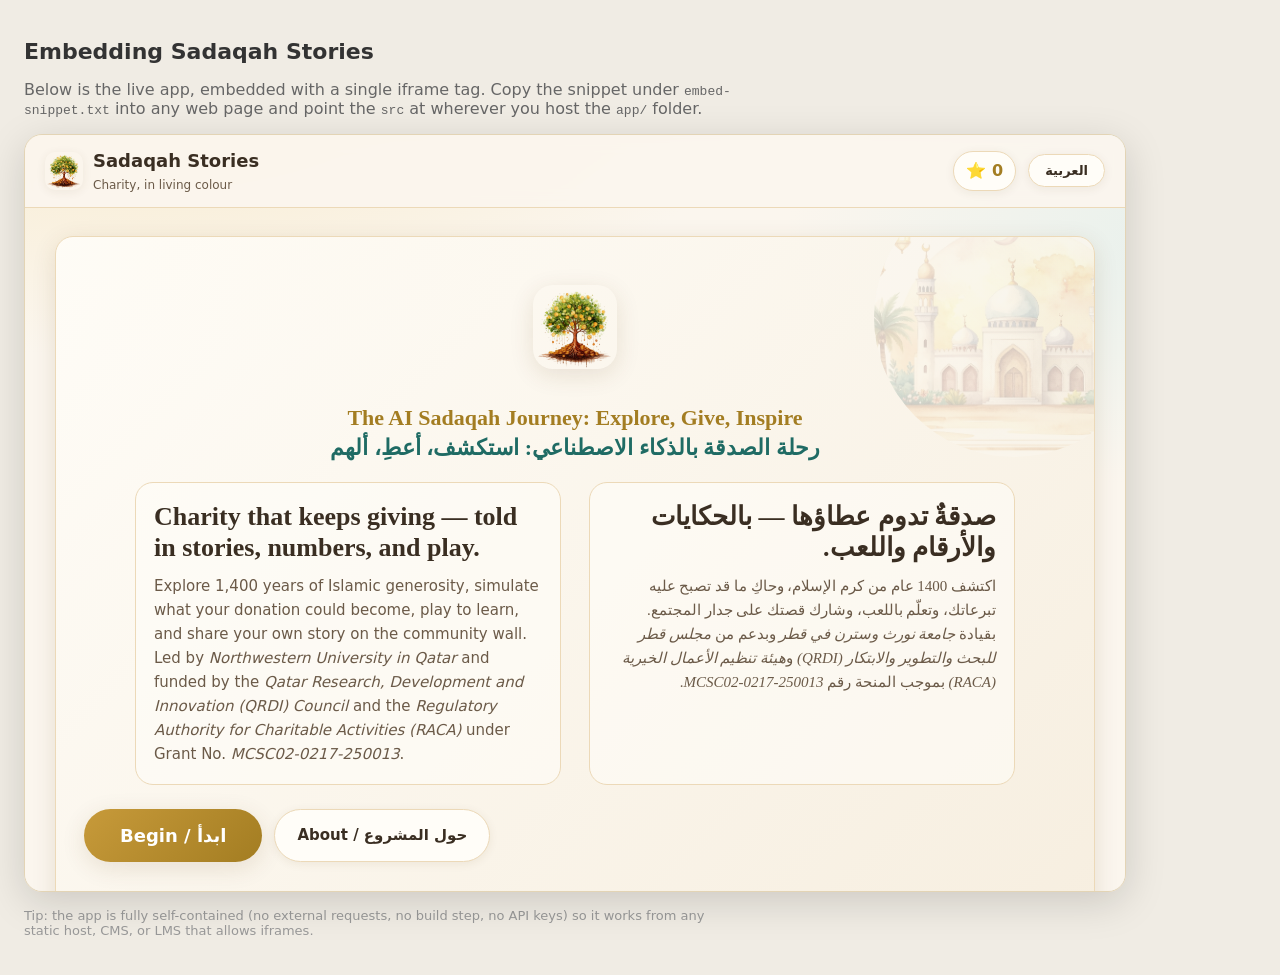
==== embed.html @ b2502c3c "Initial site" ====
<!DOCTYPE html>
<html lang="en">
<head>
<meta charset="UTF-8">
<meta name="viewport" content="width=device-width, initial-scale=1.0">
<title>Sadaqah Stories — Embed Demo</title>
<style>
  body { margin: 0; font-family: system-ui, sans-serif; background: #f0ece4; color: #333; padding: 24px; }
  h1 { font-size: 22px; }
  p  { color: #666; max-width: 720px; }
  /* Responsive iframe wrapper. The app adapts to any width.
     16:11 aspect ratio works well; set height: 720px if you prefer a fixed size. */
  .sadaqah-embed {
    position: relative;
    width: 100%;
    max-width: 1100px;
    aspect-ratio: 16 / 11;
    margin: 16px 0;
    border-radius: 18px;
    overflow: hidden;
    box-shadow: 0 10px 40px rgba(0,0,0,.15);
    border: 1px solid #e3d4b5;
  }
  .sadaqah-embed iframe { position: absolute; inset: 0; width: 100%; height: 100%; border: 0; }
  /* Mobile: give it a taller frame so the games stay usable */
  @media (max-width: 640px) { .sadaqah-embed { aspect-ratio: 3 / 4; } }
</style>
</head>
<body>
  <h1>Embedding Sadaqah Stories</h1>
  <p>Below is the live app, embedded with a single iframe tag. Copy the snippet
     under <code>embed-snippet.txt</code> into any web page and point the
     <code>src</code> at wherever you host the <code>app/</code> folder.</p>

  <!-- ============ EMBED SNIPPIT (copy this block) ============ -->
  <div class="sadaqah-embed">
    <iframe src="index.html"
            title="Sadaqah Stories — interactive charity learning app"
            loading="lazy"
            allow="fullscreen"
            referrerpolicy="no-referrer-when-downgrade"></iframe>
  </div>
  <!-- ============ END SNIPPET ============ -->

  <p style="font-size:13px;color:#999;">Tip: the app is fully self-contained (no external requests, no build step,
     no API keys) so it works from any static host, CMS, or LMS that allows iframes.</p>
</body>
</html>
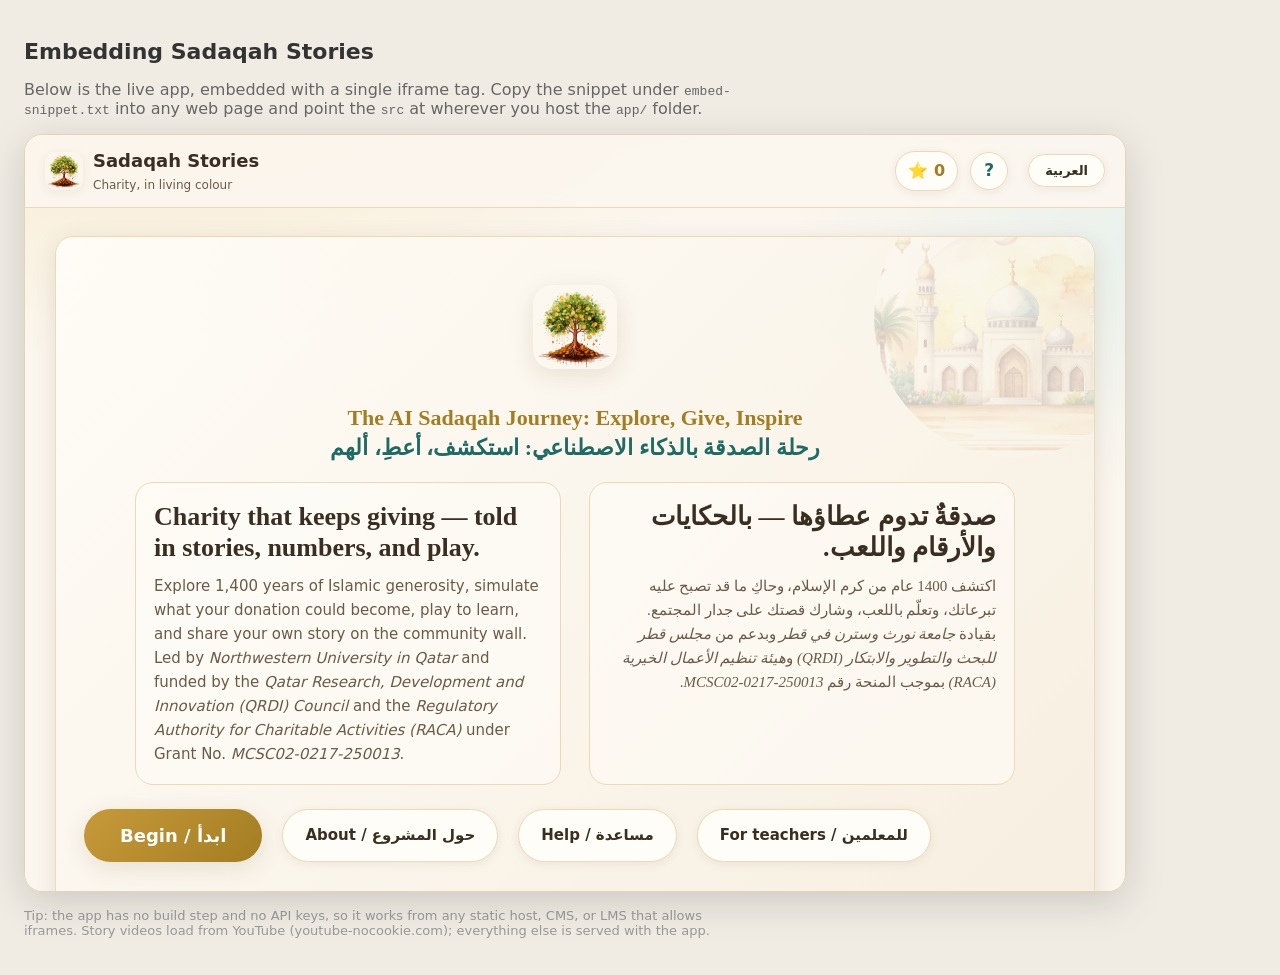
==== commit 6d868c4b: "Audit fixes: security, robustness, factual corrections (EN + AR) Security and bugs - Storage wrapper" ====
--- a/embed.html
+++ b/embed.html
@@ -32,17 +32,17 @@
      under <code>embed-snippet.txt</code> into any web page and point the
      <code>src</code> at wherever you host the <code>app/</code> folder.</p>
 
-  <!-- ============ EMBED SNIPPIT (copy this block) ============ -->
+  <!-- ============ EMBED SNIPPET (copy this block) ============ -->
   <div class="sadaqah-embed">
     <iframe src="index.html"
             title="Sadaqah Stories — interactive charity learning app"
             loading="lazy"
-            allow="fullscreen"
+            allow="fullscreen; clipboard-write"
             referrerpolicy="no-referrer-when-downgrade"></iframe>
   </div>
   <!-- ============ END SNIPPET ============ -->
 
-  <p style="font-size:13px;color:#999;">Tip: the app is fully self-contained (no external requests, no build step,
-     no API keys) so it works from any static host, CMS, or LMS that allows iframes.</p>
+  <p style="font-size:13px;color:#999;">Tip: the app has no build step and no API keys, so it works from any static host, CMS, or LMS
+     that allows iframes. Story videos load from YouTube (youtube-nocookie.com); everything else is served with the app.</p>
 </body>
 </html>
